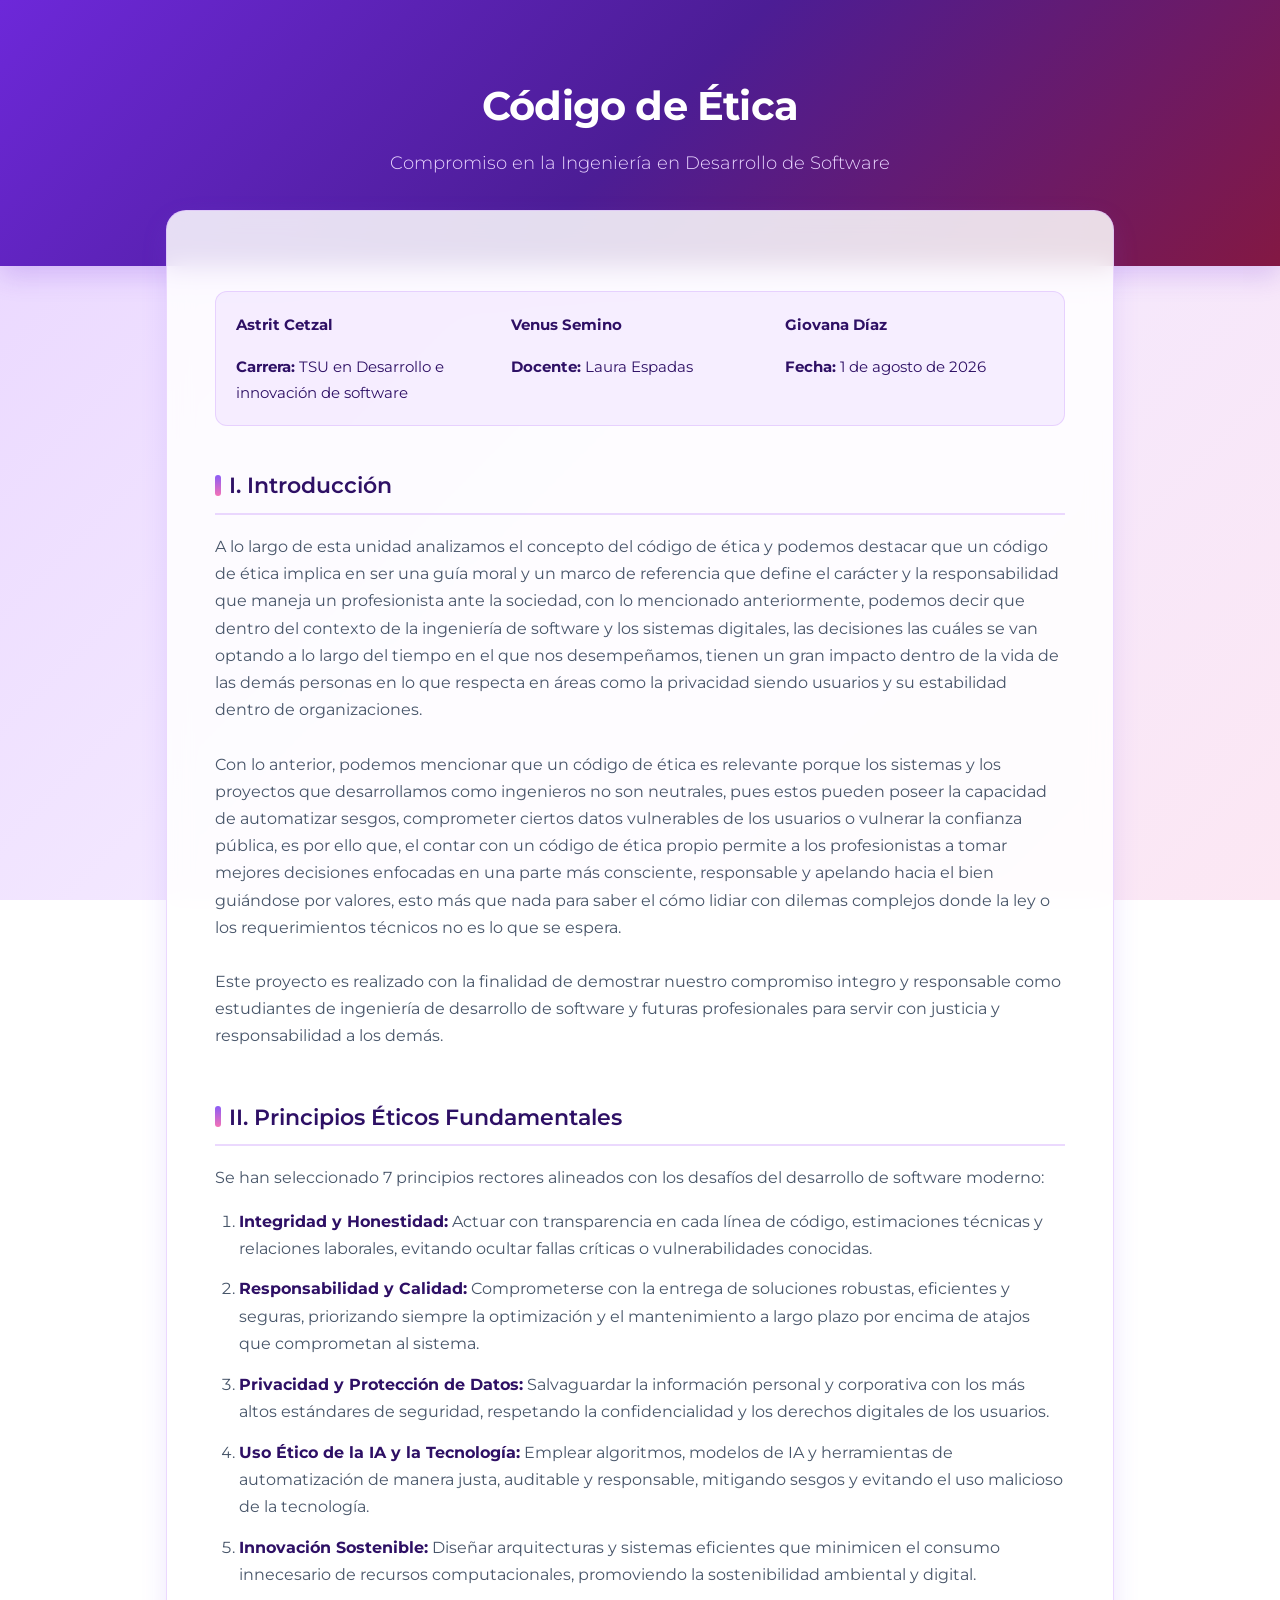
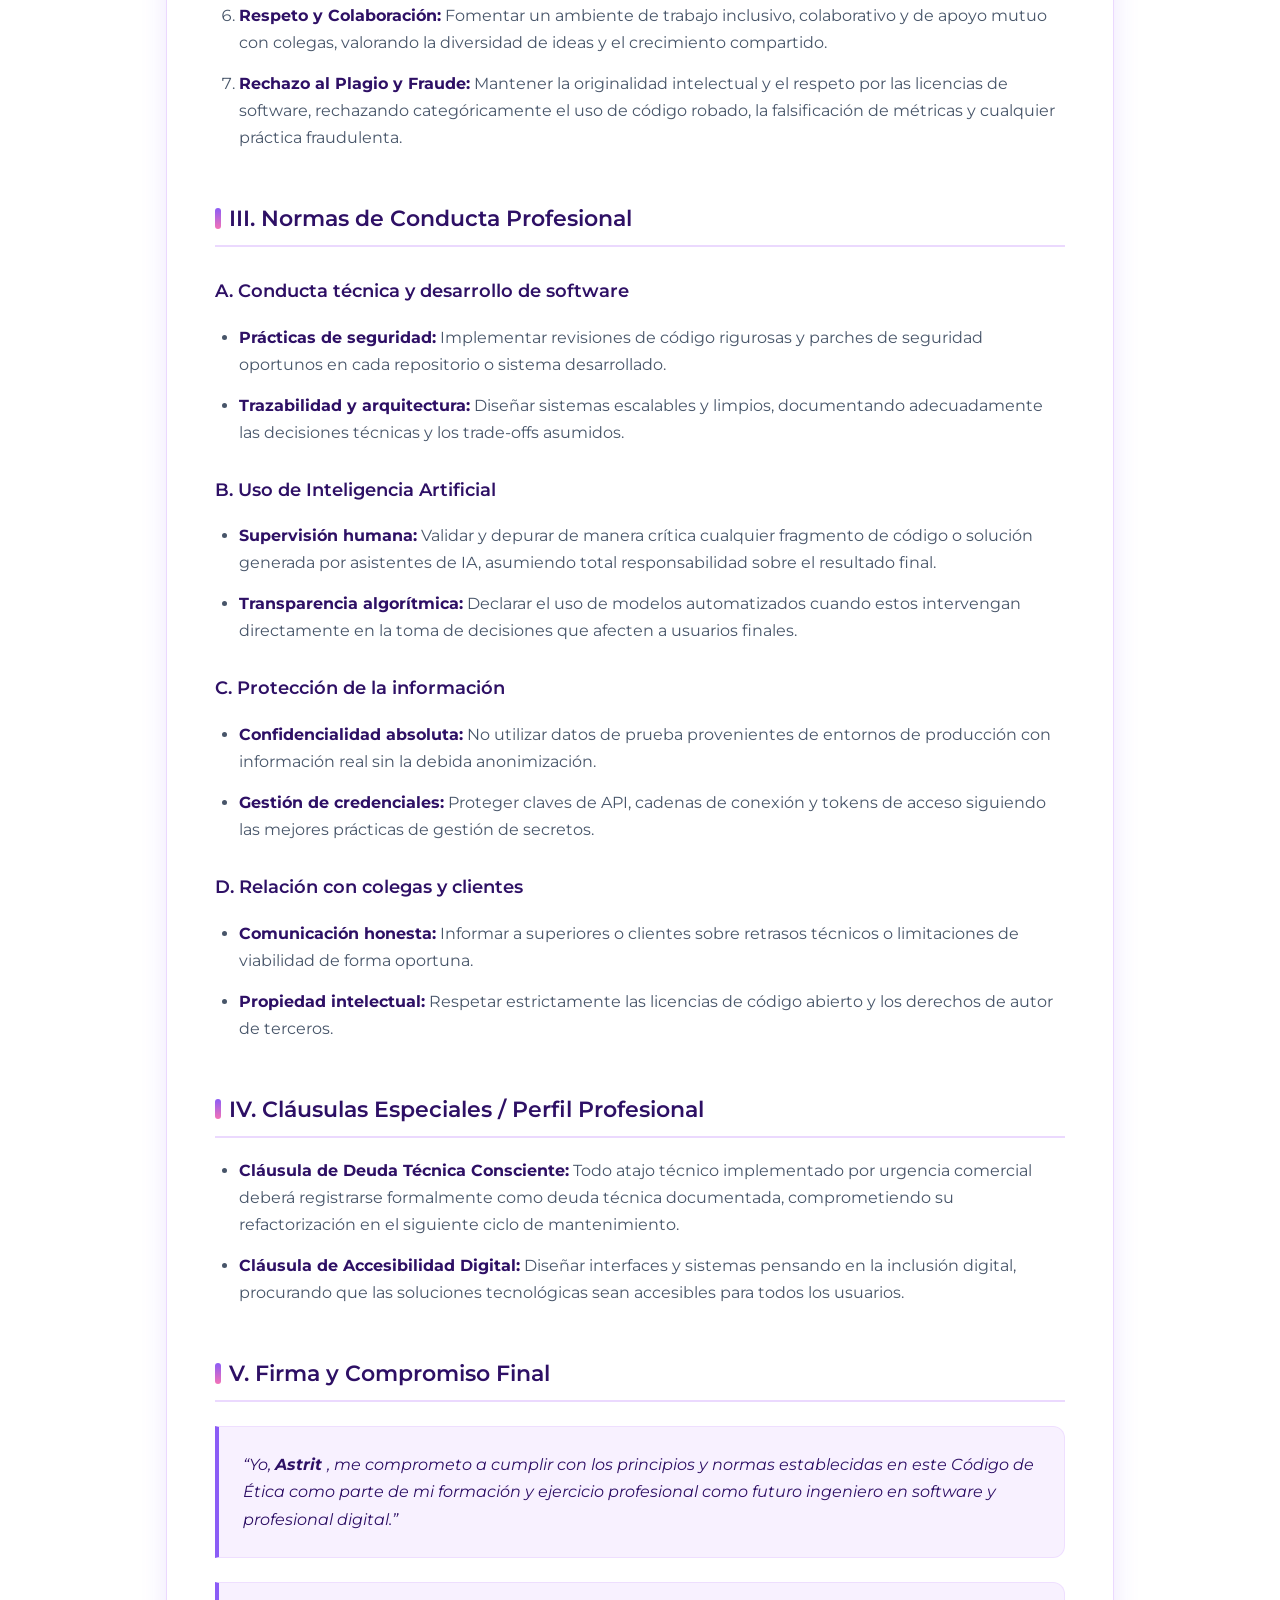
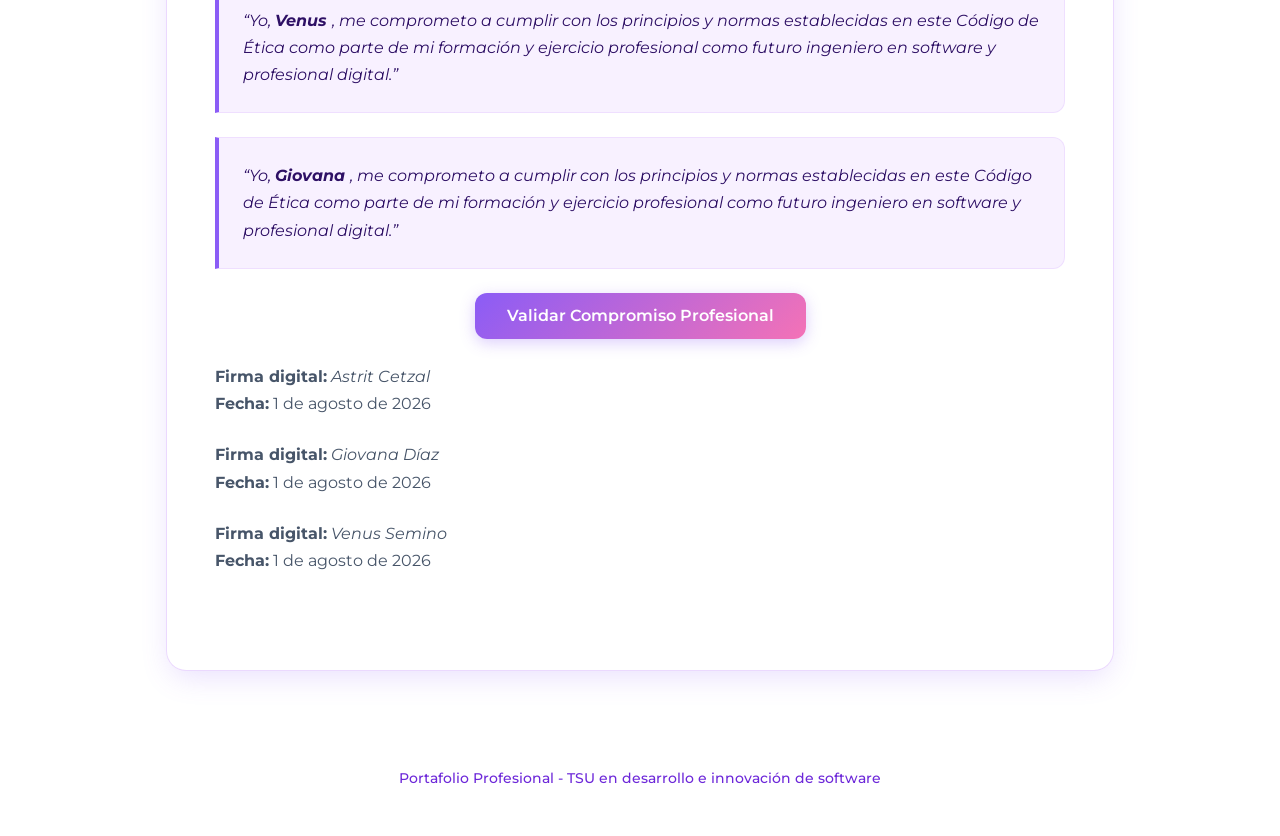
==== index.html @ 07c23258 "Fix: force name of index.html" ====
<!DOCTYPE html>
<html lang="es">
<head>
    <meta charset="UTF-8">
    <meta name="viewport" content="width=device-width, initial-scale=1.0">
    <title>Código de Ética Profesional | Ingeniería de Software</title>
    <link rel="stylesheet" href="CodesOfEthics.css">
</head>

<body>

    <header>
        <h1>Código de Ética</h1>
        <p>Compromiso en la Ingeniería en Desarrollo de Software</p>
    </header>

    <main>
        <div class="meta-info">
            <div><strong> Astrit Cetzal</strong></div>
            <div><strong> Venus Semino </strong></div>
            <div><strong>Giovana Díaz </strong></div>
            <div><strong>Carrera:</strong> TSU en Desarrollo e innovación de software</div>
            <div><strong>Docente:</strong> Laura Espadas</div>
            <div><strong>Fecha:</strong> 1 de agosto de 2026</div>
        </div>

        <section>
            <h2>I. Introducción</h2>
            <p>A lo largo de esta unidad analizamos el concepto del código de ética y podemos destacar que un código de ética implica en ser una guía moral y un marco de referencia que define el carácter y la responsabilidad que maneja un profesionista ante la sociedad, con lo mencionado anteriormente, podemos decir que dentro del contexto de la ingeniería de software y los sistemas digitales, las decisiones las cuáles se van optando a lo largo del tiempo en el que nos desempeñamos, tienen un gran impacto dentro de la vida de las demás personas en lo que respecta en áreas como la privacidad siendo usuarios y su estabilidad dentro de organizaciones.
            <br></br>Con lo anterior, podemos mencionar que un código de ética es relevante porque los sistemas y los proyectos que desarrollamos como ingenieros no son neutrales, pues estos pueden poseer la capacidad de automatizar sesgos, comprometer ciertos datos vulnerables de los usuarios o vulnerar la confianza pública, es por ello que, el contar con un código de ética propio permite a los profesionistas a tomar mejores decisiones enfocadas en una parte más consciente, responsable y apelando hacia el bien guiándose por valores, esto más que nada para saber el cómo lidiar con dilemas complejos donde la ley o los requerimientos técnicos no es lo que se espera.
            <br></br>Este proyecto es realizado con la finalidad de demostrar nuestro compromiso integro y responsable como estudiantes de ingeniería de desarrollo de software y futuras profesionales para servir con justicia y responsabilidad a los demás.
            </p>
            
        </section>

        <section>
            <h2>II. Principios Éticos Fundamentales</h2>
            <p>Se han seleccionado 7 principios rectores alineados con los desafíos del desarrollo de software moderno:</p>
            <ol>
                <li><strong>Integridad y Honestidad:</strong> Actuar con transparencia en cada línea de código, estimaciones técnicas y relaciones laborales, evitando ocultar fallas críticas o vulnerabilidades conocidas.</li>
                <li><strong>Responsabilidad y Calidad:</strong> Comprometerse con la entrega de soluciones robustas, eficientes y seguras, priorizando siempre la optimización y el mantenimiento a largo plazo por encima de atajos que comprometan al sistema.</li>
                <li><strong>Privacidad y Protección de Datos:</strong> Salvaguardar la información personal y corporativa con los más altos estándares de seguridad, respetando la confidencialidad y los derechos digitales de los usuarios.</li>
                <li><strong>Uso Ético de la IA y la Tecnología:</strong> Emplear algoritmos, modelos de IA y herramientas de automatización de manera justa, auditable y responsable, mitigando sesgos y evitando el uso malicioso de la tecnología.</li>
                <li><strong>Innovación Sostenible:</strong> Diseñar arquitecturas y sistemas eficientes que minimicen el consumo innecesario de recursos computacionales, promoviendo la sostenibilidad ambiental y digital.</li>
                <li><strong>Respeto y Colaboración:</strong> Fomentar un ambiente de trabajo inclusivo, colaborativo y de apoyo mutuo con colegas, valorando la diversidad de ideas y el crecimiento compartido.</li>
                <li><strong>Rechazo al Plagio y Fraude:</strong> Mantener la originalidad intelectual y el respeto por las licencias de software, rechazando categóricamente el uso de código robado, la falsificación de métricas y cualquier práctica fraudulenta.</li>
            </ol>
        </section>

        <section>
            <h2>III. Normas de Conducta Profesional</h2>
            
            <h3>A. Conducta técnica y desarrollo de software</h3>
            <ul>
                <li><strong>Prácticas de seguridad:</strong> Implementar revisiones de código rigurosas y parches de seguridad oportunos en cada repositorio o sistema desarrollado.</li>
                <li><strong>Trazabilidad y arquitectura:</strong> Diseñar sistemas escalables y limpios, documentando adecuadamente las decisiones técnicas y los trade-offs asumidos.</li>
            </ul>

            <h3>B. Uso de Inteligencia Artificial</h3>
            <ul>
                <li><strong>Supervisión humana:</strong> Validar y depurar de manera crítica cualquier fragmento de código o solución generada por asistentes de IA, asumiendo total responsabilidad sobre el resultado final.</li>
                <li><strong>Transparencia algorítmica:</strong> Declarar el uso de modelos automatizados cuando estos intervengan directamente en la toma de decisiones que afecten a usuarios finales.</li>
            </ul>

            <h3>C. Protección de la información</h3>
            <ul>
                <li><strong>Confidencialidad absoluta:</strong> No utilizar datos de prueba provenientes de entornos de producción con información real sin la debida anonimización.</li>
                <li><strong>Gestión de credenciales:</strong> Proteger claves de API, cadenas de conexión y tokens de acceso siguiendo las mejores prácticas de gestión de secretos.</li>
            </ul>

            <h3>D. Relación con colegas y clientes</h3>
            <ul>
                <li><strong>Comunicación honesta:</strong> Informar a superiores o clientes sobre retrasos técnicos o limitaciones de viabilidad de forma oportuna.</li>
                <li><strong>Propiedad intelectual:</strong> Respetar estrictamente las licencias de código abierto y los derechos de autor de terceros.</li>
            </ul>
        </section>

        <section>
            <h2>IV. Cláusulas Especiales / Perfil Profesional</h2>
            <ul>
                <li><strong>Cláusula de Deuda Técnica Consciente:</strong> Todo atajo técnico implementado por urgencia comercial deberá registrarse formalmente como deuda técnica documentada, comprometiendo su refactorización en el siguiente ciclo de mantenimiento.</li>
                <li><strong>Cláusula de Accesibilidad Digital:</strong> Diseñar interfaces y sistemas pensando en la inclusión digital, procurando que las soluciones tecnológicas sean accesibles para todos los usuarios.</li>
            </ul>
        </section>

        <section>
            <h2>V. Firma y Compromiso Final</h2>
            <div class="signature-box">
                “Yo, <strong>Astrit </strong>, me comprometo a cumplir con los principios y normas establecidas en este Código de Ética como parte de mi formación y ejercicio profesional como futuro ingeniero en software y profesional digital.”
            </div>
            <div class="signature-box">
                “Yo, <strong>Venus </strong>, me comprometo a cumplir con los principios y normas establecidas en este Código de Ética como parte de mi formación y ejercicio profesional como futuro ingeniero en software y profesional digital.”
            </div>
            <div class="signature-box">
                “Yo, <strong>Giovana </strong>, me comprometo a cumplir con los principios y normas establecidas en este Código de Ética como parte de mi formación y ejercicio profesional como futuro ingeniero en software y profesional digital.”
            </div>
            <div style="margin-top: 1.5rem; text-align: center;">
                <button id="btnCompromiso" class="interactive-btn">Validar Compromiso Profesional</button>
            </div>

            <p style="margin-top: 1.5rem;"><strong>Firma digital:</strong> <em>Astrit Cetzal</em><br><strong>Fecha:</strong> 1 de agosto de 2026</p>
            <p style="margin-top: 1.5rem;"><strong>Firma digital:</strong> <em>Giovana Díaz</em><br><strong>Fecha:</strong> 1 de agosto de 2026</p>
            <p style="margin-top: 1.5rem;"><strong>Firma digital:</strong> <em>Venus Semino</em><br><strong>Fecha:</strong> 1 de agosto de 2026</p>
        </section>

    </main>

    <footer>
        <p>Portafolio Profesional - TSU en desarrollo e innovación de software</p>
    </footer>

    <script src="CodesOfEthics.js"></script>
</body>
</html>
---- CodesOfEthics.css ----
@import url('https://fonts.googleapis.com/css2?family=Montserrat:ital,wght@0,300;0,400;0,500;0,600;0,700;1,400&display=swap');

:root {
    --primary: #8b5cf6;
    --primary-hover: #7c3aed;
    --accent-pink: #f472b6;
    --dark: #2e1065;
    --text-main: #475569;
    --light-bg: #f3e8ff;
    --card-bg: rgba(255, 255, 255, 0.85);
    --border: rgba(216, 180, 254, 0.5);
    --shadow-glow: 0 10px 30px -5px rgba(139, 92, 246, 0.2);
}

body {
    font-family: 'Montserrat', sans-serif;
    line-height: 1.7;
    color: var(--text-main);
    background: linear-gradient(135deg, #e9d5ff 0%, #f3e8ff 50%, #fce7f3 100%);
    background-attachment: fixed;
    margin: 0;
    padding: 0;
}

header {
    background: linear-gradient(135deg, #6d28d9 0%, #4c1d95 50%, #831843 100%);
    color: white;
    padding: 4.5rem 1rem 5.5rem 1rem;
    text-align: center;
    box-shadow: 0 10px 25px rgba(109, 40, 217, 0.2);
}

header h1 {
    margin: 0 0 0.5rem 0;
    font-size: 2.5rem;
    font-weight: 700;
    letter-spacing: -0.02em;
}

header p {
    margin: 0;
    color: #e9d5ff;
    font-size: 1.1rem;
    font-weight: 300;
}

main {
    max-width: 850px;
    margin: -3.5rem auto 3rem auto;
    background: var(--card-bg);
    backdrop-filter: blur(12px);
    -webkit-backdrop-filter: blur(12px);
    padding: 3rem;
    border-radius: 20px;
    box-shadow: var(--shadow-glow);
    border: 1px solid var(--border);
}

section {
    margin-bottom: 3rem;
}

h2 {
    color: var(--dark);
    border-bottom: 2px solid var(--border);
    padding-bottom: 0.5rem;
    margin-top: 2.5rem;
    font-size: 1.4rem;
    font-weight: 600;
    display: flex;
    align-items: center;
    gap: 0.5rem;
}

h2::before {
    content: "";
    display: inline-block;
    width: 6px;
    height: 1.3rem;
    background: linear-gradient(to bottom, var(--primary), var(--accent-pink));
    border-radius: 4px;
}

h3 {
    color: var(--dark);
    margin-top: 1.8rem;
    font-size: 1.1rem;
    font-weight: 600;
}

ul, ol {
    padding-left: 1.5rem;
}

li {
    margin-bottom: 0.85rem;
}

li strong {
    color: var(--dark);
}

.signature-box {
    background: rgba(243, 232, 255, 0.6);
    border-left: 4px solid var(--primary);
    padding: 1.5rem;
    margin-top: 1.5rem;
    border-radius: 0 12px 12px 0;
    font-style: italic;
    color: var(--dark);
    border-top: 1px solid rgba(216, 180, 254, 0.3);
    border-right: 1px solid rgba(216, 180, 254, 0.3);
    border-bottom: 1px solid rgba(216, 180, 254, 0.3);
}

.meta-info {
    display: grid;
    grid-template-columns: repeat(auto-fit, minmax(200px, 1fr));
    gap: 1rem;
    background: rgba(233, 213, 255, 0.35);
    padding: 1.25rem;
    border-radius: 12px;
    margin-top: 2rem;
    font-size: 0.95rem;
    border: 1px solid var(--border);
    color: var(--dark);
}

.interactive-btn {
    background: linear-gradient(135deg, var(--primary) 0%, var(--accent-pink) 100%);
    color: white;
    border: none;
    padding: 0.85rem 2rem;
    font-size: 1rem;
    font-weight: 600;
    font-family: 'Montserrat', sans-serif;
    border-radius: 12px;
    cursor: pointer;
    transition: all 0.3s ease;
    box-shadow: 0 4px 15px rgba(139, 92, 246, 0.3);
}

.interactive-btn:hover {
    transform: translateY(-2px);
    box-shadow: 0 6px 20px rgba(244, 114, 182, 0.4);
}

footer {
    text-align: center;
    padding: 2rem;
    color: #6d28d9;
    font-size: 0.9rem;
    max-width: 850px;
    margin: 0 auto;
    font-weight: 500;
}
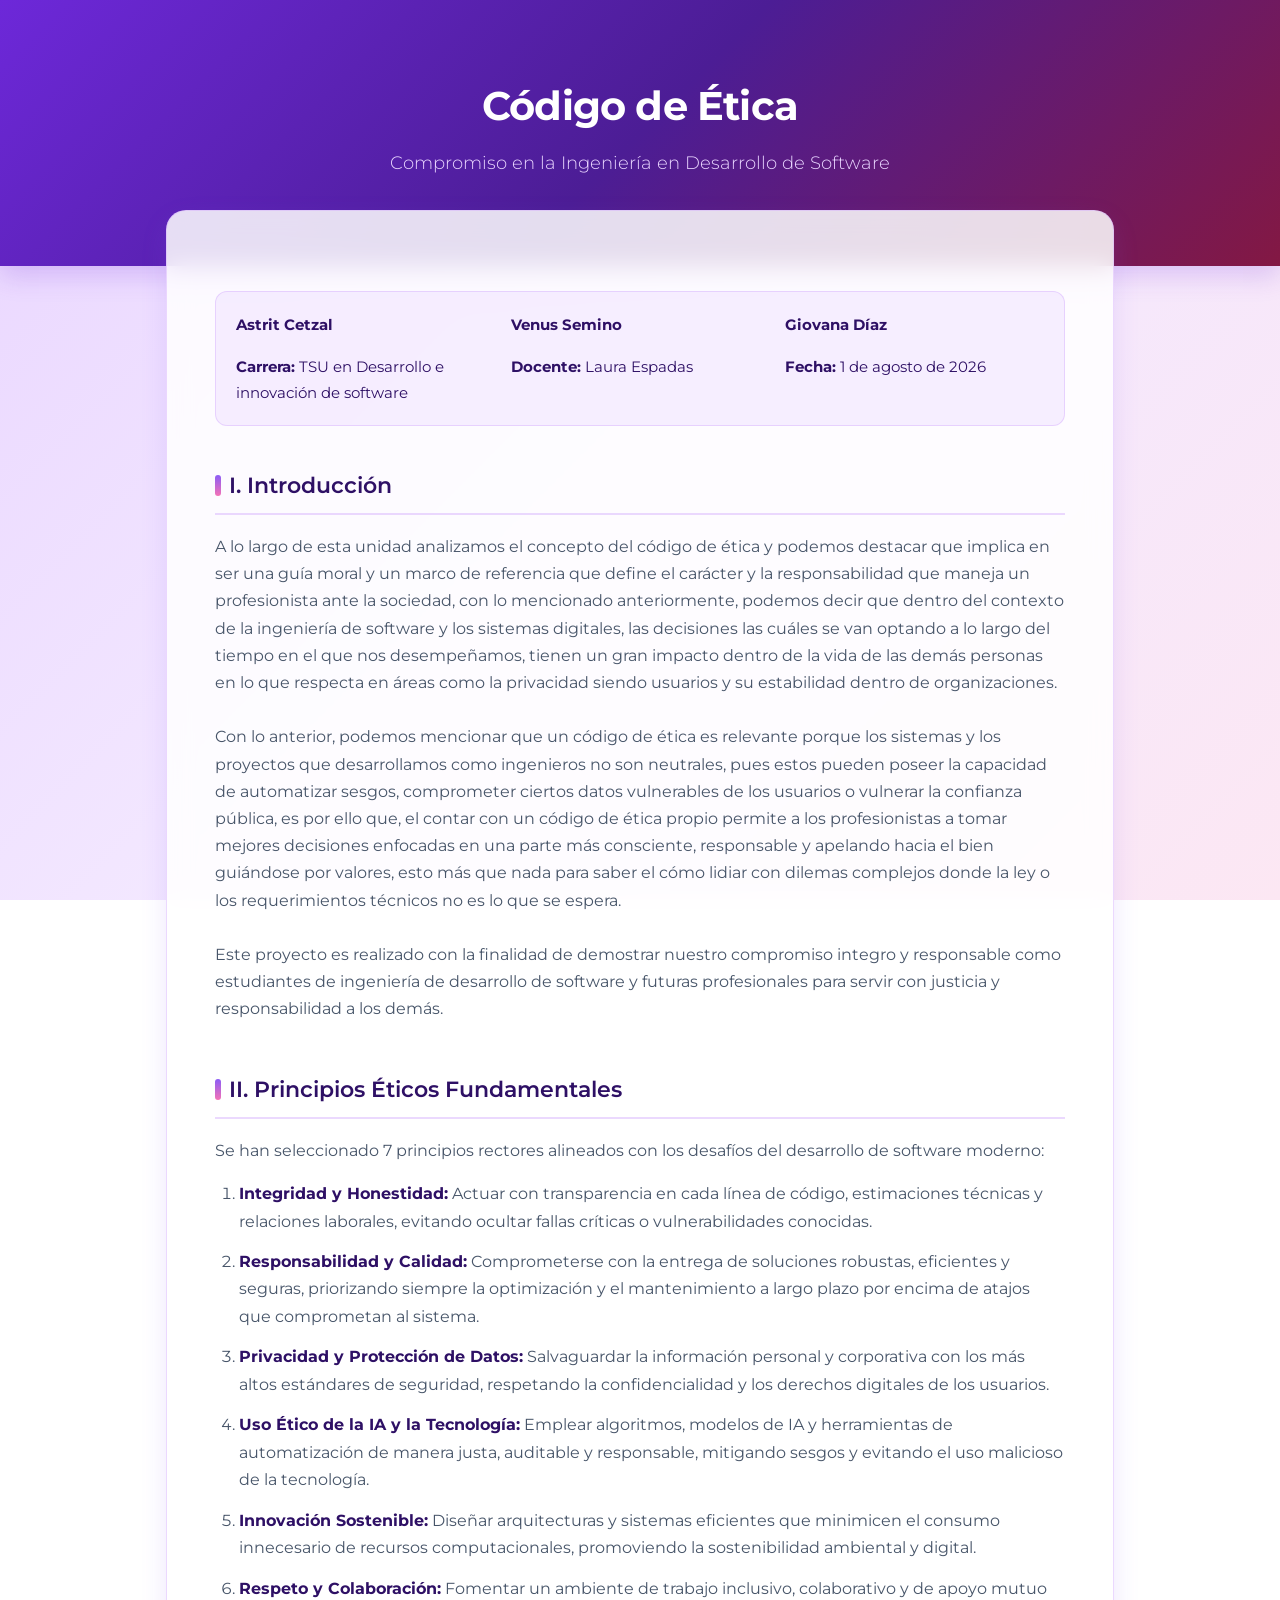
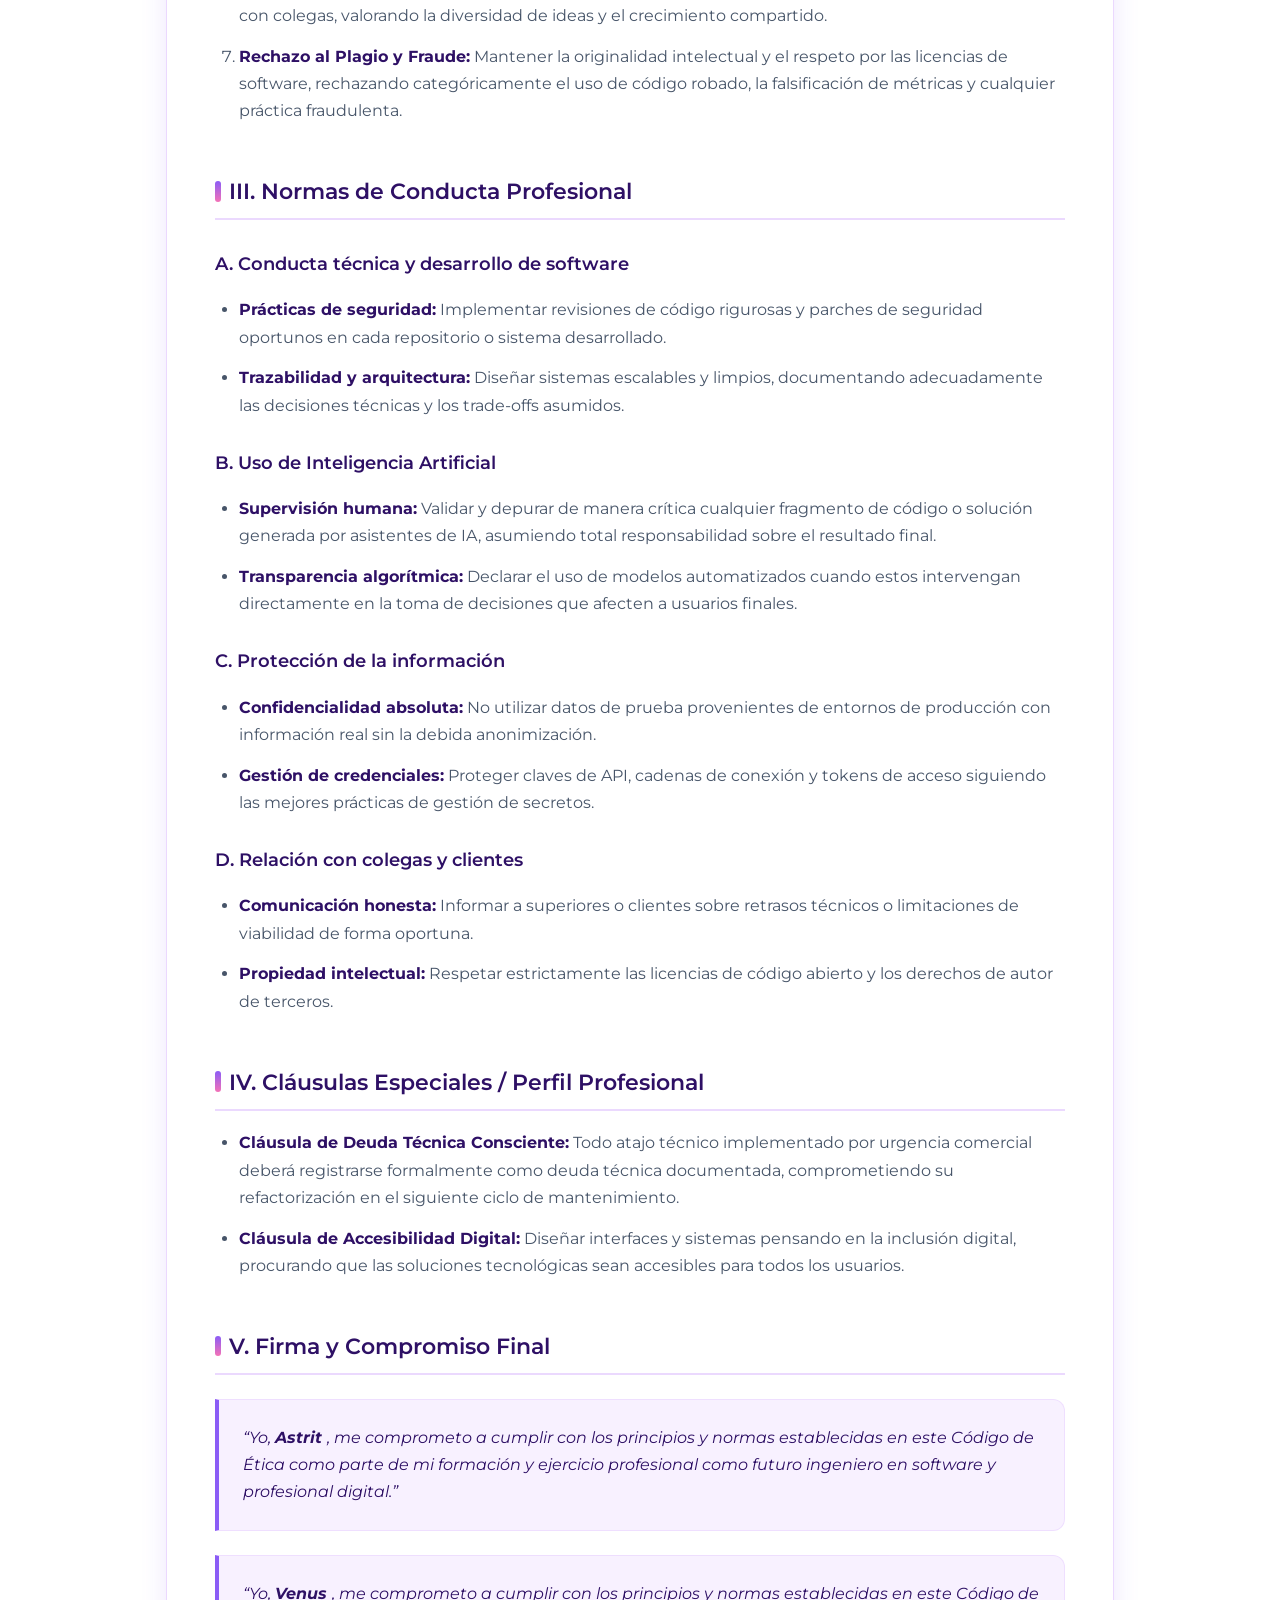
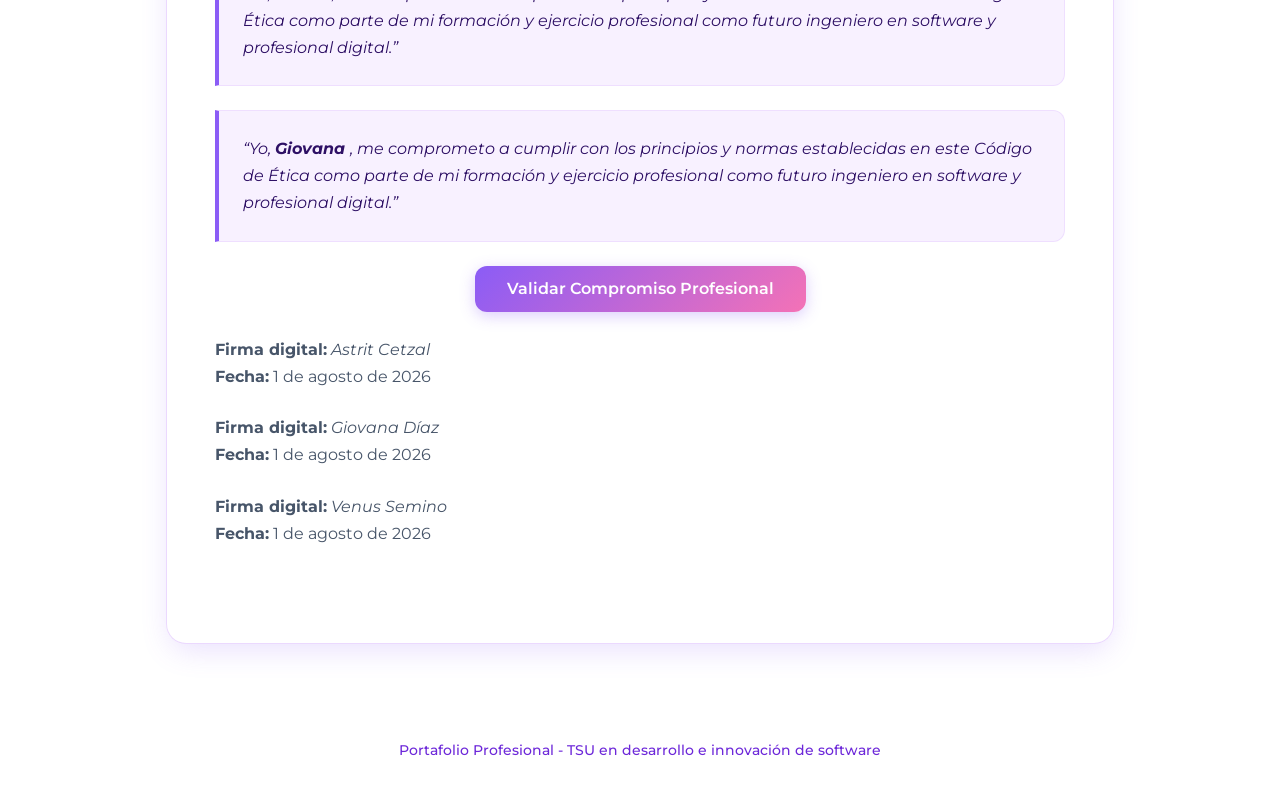
==== commit fc96c8df: "last commit" ====
--- a/index.html
+++ b/index.html
@@ -26,7 +26,7 @@
 
         <section>
             <h2>I. Introducción</h2>
-            <p>A lo largo de esta unidad analizamos el concepto del código de ética y podemos destacar que un código de ética implica en ser una guía moral y un marco de referencia que define el carácter y la responsabilidad que maneja un profesionista ante la sociedad, con lo mencionado anteriormente, podemos decir que dentro del contexto de la ingeniería de software y los sistemas digitales, las decisiones las cuáles se van optando a lo largo del tiempo en el que nos desempeñamos, tienen un gran impacto dentro de la vida de las demás personas en lo que respecta en áreas como la privacidad siendo usuarios y su estabilidad dentro de organizaciones.
+            <p>A lo largo de esta unidad analizamos el concepto del código de ética y podemos destacar que implica en ser una guía moral y un marco de referencia que define el carácter y la responsabilidad que maneja un profesionista ante la sociedad, con lo mencionado anteriormente, podemos decir que dentro del contexto de la ingeniería de software y los sistemas digitales, las decisiones las cuáles se van optando a lo largo del tiempo en el que nos desempeñamos, tienen un gran impacto dentro de la vida de las demás personas en lo que respecta en áreas como la privacidad siendo usuarios y su estabilidad dentro de organizaciones.
             <br></br>Con lo anterior, podemos mencionar que un código de ética es relevante porque los sistemas y los proyectos que desarrollamos como ingenieros no son neutrales, pues estos pueden poseer la capacidad de automatizar sesgos, comprometer ciertos datos vulnerables de los usuarios o vulnerar la confianza pública, es por ello que, el contar con un código de ética propio permite a los profesionistas a tomar mejores decisiones enfocadas en una parte más consciente, responsable y apelando hacia el bien guiándose por valores, esto más que nada para saber el cómo lidiar con dilemas complejos donde la ley o los requerimientos técnicos no es lo que se espera.
             <br></br>Este proyecto es realizado con la finalidad de demostrar nuestro compromiso integro y responsable como estudiantes de ingeniería de desarrollo de software y futuras profesionales para servir con justicia y responsabilidad a los demás.
             </p>
